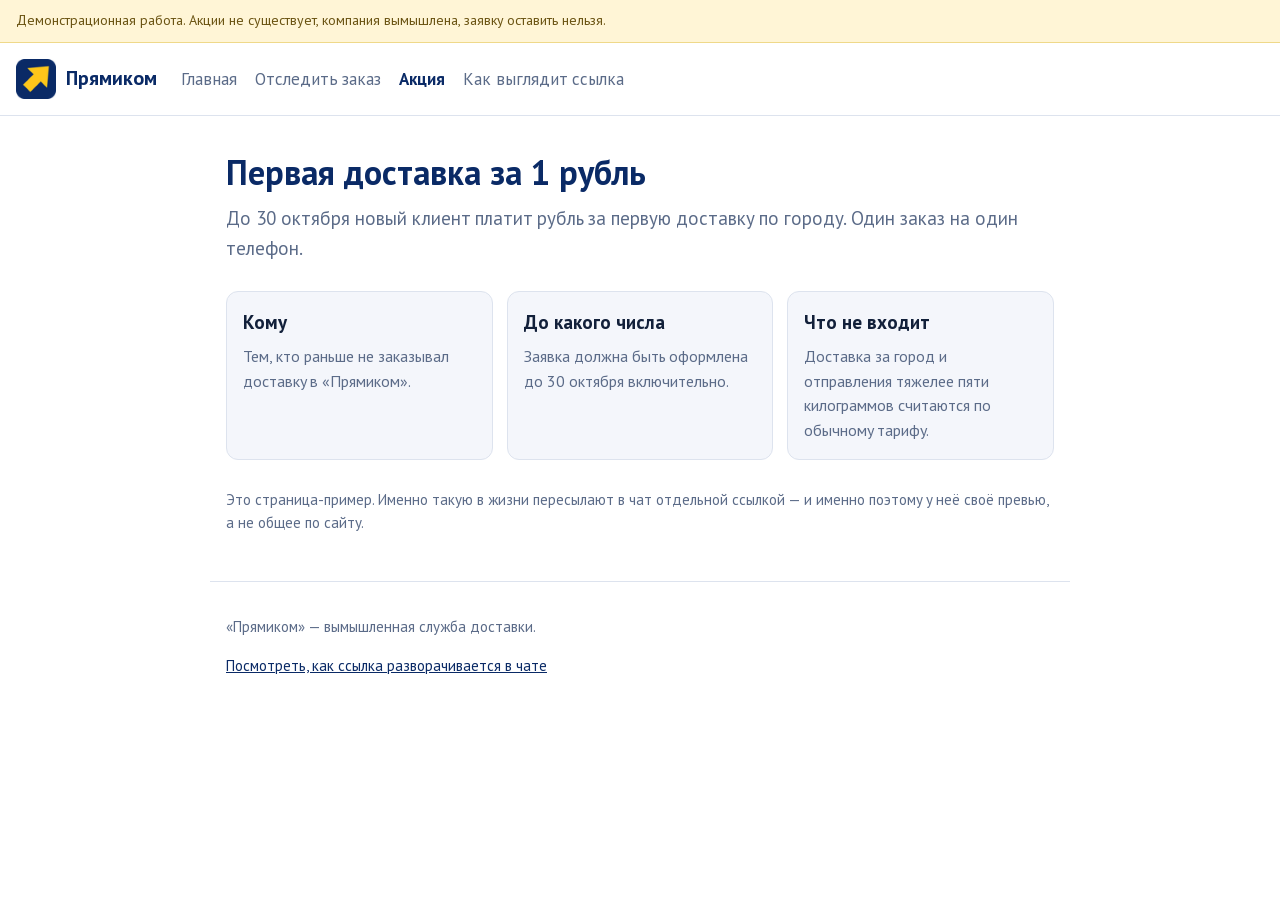
==== promo.html @ 3d7ce427 "Три страницы и подстановка мета-тегов в шапку из одного источника Co-Authored-By: Claude Opus 5 <nor" ====
<!doctype html>
<html lang="ru">
<head>
<!-- head:begin -->
  <meta charset="utf-8">
  <meta name="viewport" content="width=device-width, initial-scale=1">
  <title>Первая доставка за 1 рубль — Прямиком</title>
  <meta name="description" content="До 30 октября новый клиент платит рубль за первую доставку по городу. Один заказ на один телефон.">
  <meta name="robots" content="noindex, nofollow">
  <link rel="canonical" href="https://pyhphhddb8-eng.github.io/dostavka-ikonki/promo.html">

  <link rel="icon" href="icons/favicon.svg" type="image/svg+xml">
  <link rel="icon" href="icons/favicon.ico" sizes="16x16 32x32 48x48">
  <link rel="icon" type="image/png" sizes="192x192" href="icons/icon-192.png">
  <link rel="apple-touch-icon" sizes="180x180" href="icons/apple-touch-icon.png">
  <link rel="manifest" href="site.webmanifest">
  <meta name="theme-color" content="#0A2A66">

  <meta property="og:type" content="website">
  <meta property="og:site_name" content="Прямиком">
  <meta property="og:locale" content="ru_RU">
  <meta property="og:title" content="Первая доставка за 1 рубль">
  <meta property="og:description" content="До 30 октября новый клиент платит рубль за первую доставку по городу. Один заказ на один телефон.">
  <meta property="og:url" content="https://pyhphhddb8-eng.github.io/dostavka-ikonki/promo.html">
  <meta property="og:image" content="https://pyhphhddb8-eng.github.io/dostavka-ikonki/icons/og/promo.png">
  <meta property="og:image:width" content="1200">
  <meta property="og:image:height" content="630">
  <meta property="og:image:type" content="image/png">
  <meta property="og:image:alt" content="Первая доставка — 1 ₽">

  <meta name="twitter:card" content="summary_large_image">
  <meta name="twitter:title" content="Первая доставка за 1 рубль">
  <meta name="twitter:description" content="До 30 октября новый клиент платит рубль за первую доставку по городу. Один заказ на один телефон.">
  <meta name="twitter:image" content="https://pyhphhddb8-eng.github.io/dostavka-ikonki/icons/og/promo.png">

  <link rel="stylesheet" href="styles.css">
<!-- head:end -->
</head>
<body>
<p class="disclaimer">Демонстрационная работа. Акции не существует, компания
вымышлена, заявку оставить нельзя.</p>

<header class="top">
  <a class="brand" href="index.html">
    <img src="icons/icon-48.png" width="40" height="40" alt="">
    <span>Прямиком</span>
  </a>
  <nav>
    <a href="index.html">Главная</a>
    <a href="track.html">Отследить заказ</a>
    <a href="promo.html" aria-current="page">Акция</a>
    <a href="showcase.html">Как выглядит ссылка</a>
  </nav>
</header>

<main>
  <h1>Первая доставка за 1 рубль</h1>
  <p class="lead">До 30 октября новый клиент платит рубль за первую доставку
  по городу. Один заказ на один телефон.</p>

  <ul class="cards">
    <li><h2>Кому</h2><p>Тем, кто раньше не заказывал доставку в «Прямиком».</p></li>
    <li><h2>До какого числа</h2><p>Заявка должна быть оформлена до 30 октября
    включительно.</p></li>
    <li><h2>Что не входит</h2><p>Доставка за город и отправления тяжелее
    пяти килограммов считаются по обычному тарифу.</p></li>
  </ul>

  <p class="note">Это страница-пример. Именно такую в жизни пересылают в чат
  отдельной ссылкой — и именно поэтому у неё своё превью, а не общее по сайту.</p>
</main>

<footer>
  <p>«Прямиком» — вымышленная служба доставки.</p>
  <p><a href="showcase.html">Посмотреть, как ссылка разворачивается в чате</a></p>
</footer>
</body>
</html>
---- styles.css ----
@font-face {
  font-family: "PT Sans Local";
  src: url("fonts/ptsans-400.woff2") format("woff2");
  font-weight: 400;
  font-style: normal;
  font-display: swap;
}
@font-face {
  font-family: "PT Sans Local";
  src: url("fonts/ptsans-700.woff2") format("woff2");
  font-weight: 700;
  font-style: normal;
  font-display: swap;
}

:root {
  --field: #0A2A66;
  --arrow: #FFC61A;
  --ink: #12203a;
  --muted: #5b6b88;
  --line: #dde3ee;
  --paper: #ffffff;
  --shade: #f4f6fb;
}

* { box-sizing: border-box; }

html { -webkit-text-size-adjust: 100%; }

body {
  margin: 0;
  font-family: "PT Sans Local", system-ui, sans-serif;
  font-size: 17px;
  line-height: 1.55;
  color: var(--ink);
  background: var(--paper);
}

.disclaimer {
  margin: 0;
  padding: 10px 16px;
  background: #fff5d6;
  border-bottom: 1px solid #efd98a;
  font-size: 14px;
  color: #6a5312;
}

.top {
  display: flex;
  flex-wrap: wrap;
  gap: 12px 24px;
  align-items: center;
  padding: 16px;
  border-bottom: 1px solid var(--line);
}

.brand {
  display: inline-flex;
  align-items: center;
  gap: 10px;
  font-weight: 700;
  font-size: 20px;
  color: var(--field);
  text-decoration: none;
}

.top nav { display: flex; flex-wrap: wrap; gap: 8px 18px; }
.top nav a { color: var(--muted); text-decoration: none; }
.top nav a:hover { color: var(--field); text-decoration: underline; }
.top nav a[aria-current="page"] { color: var(--field); font-weight: 700; }

main { max-width: 860px; margin: 0 auto; padding: 28px 16px 8px; }

h1 { font-size: 34px; line-height: 1.2; margin: 8px 0 12px; color: var(--field); }
h2 { font-size: 19px; margin: 0 0 6px; }

.lead { font-size: 19px; color: var(--muted); margin: 0 0 28px; }

.cards {
  list-style: none;
  margin: 0 0 28px;
  padding: 0;
  display: grid;
  gap: 14px;
  grid-template-columns: repeat(auto-fit, minmax(230px, 1fr));
}
.cards li {
  background: var(--shade);
  border: 1px solid var(--line);
  border-radius: 12px;
  padding: 16px;
}
.cards p { margin: 0; color: var(--muted); font-size: 16px; }

.note { color: var(--muted); font-size: 15px; }

.track { display: flex; flex-wrap: wrap; gap: 10px; align-items: center; margin-bottom: 20px; }
.track label { width: 100%; font-weight: 700; }
.track input {
  flex: 1 1 200px;
  min-width: 0;
  padding: 11px 13px;
  font: inherit;
  border: 1px solid var(--line);
  border-radius: 10px;
}
.track button {
  padding: 11px 20px;
  font: inherit;
  font-weight: 700;
  color: var(--field);
  background: var(--arrow);
  border: 0;
  border-radius: 10px;
  cursor: pointer;
}
.track button:hover { filter: brightness(0.94); }

.steps { margin: 0 0 20px; padding-left: 22px; }
.steps li { margin-bottom: 6px; color: var(--muted); }
.steps li.done { color: var(--ink); }
.steps li.now { color: var(--field); font-weight: 700; }

footer {
  max-width: 860px;
  margin: 24px auto 0;
  padding: 18px 16px 40px;
  border-top: 1px solid var(--line);
  color: var(--muted);
  font-size: 15px;
}
footer a { color: var(--field); }

@media (max-width: 420px) {
  h1 { font-size: 27px; }
  .lead { font-size: 17px; }
}
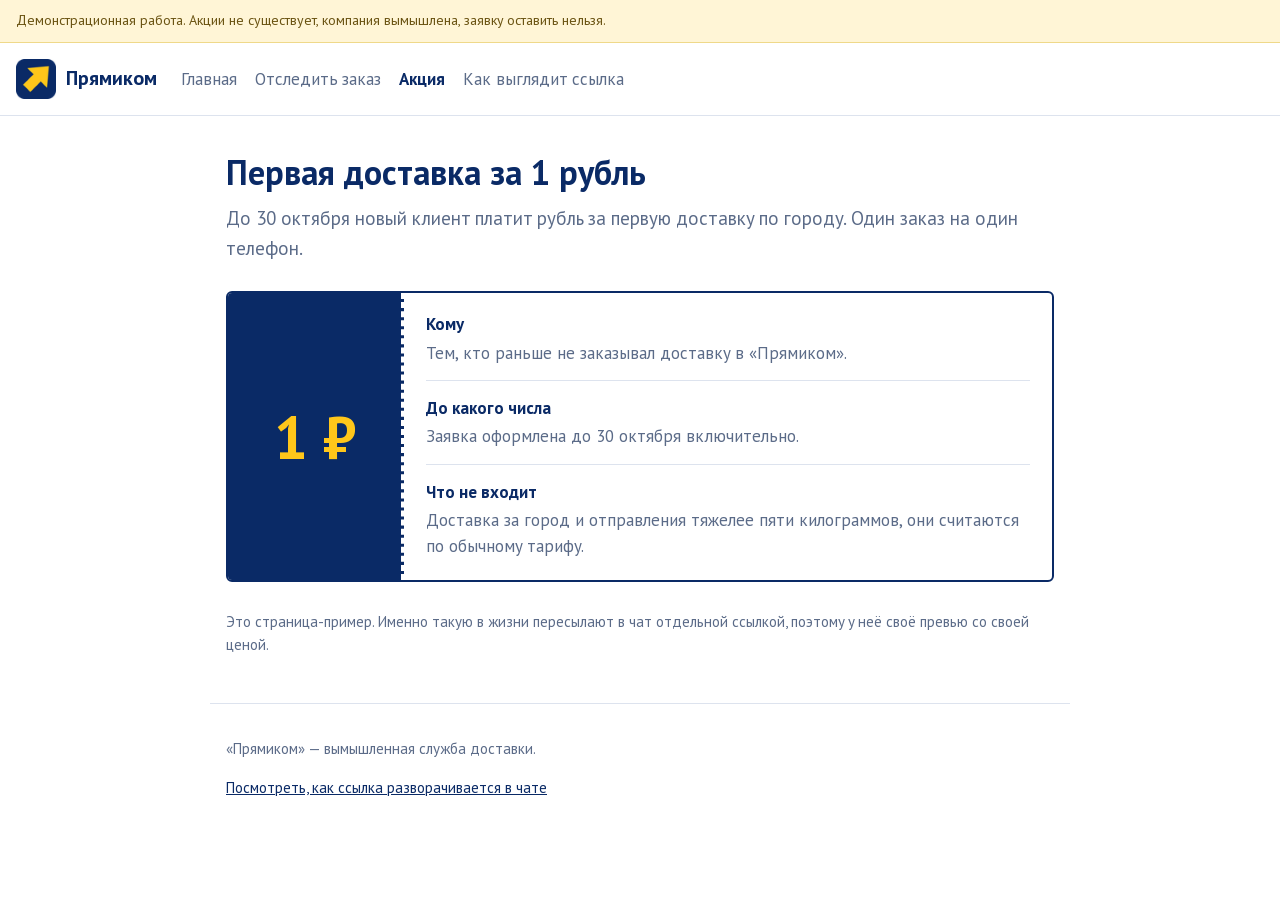
==== commit 50369f28: "Страницы без шаблона: маршрут заказа по минутам, талон акции, шаги отслеживания линией Co-Authored-B" ====
--- a/promo.html
+++ b/promo.html
@@ -54,20 +54,25 @@
 </header>
 
 <main>
-  <h1>Первая доставка за 1 рубль</h1>
+  <h1>Первая доставка за 1&nbsp;рубль</h1>
   <p class="lead">До 30 октября новый клиент платит рубль за первую доставку
   по городу. Один заказ на один телефон.</p>
 
-  <ul class="cards">
-    <li><h2>Кому</h2><p>Тем, кто раньше не заказывал доставку в «Прямиком».</p></li>
-    <li><h2>До какого числа</h2><p>Заявка должна быть оформлена до 30 октября
-    включительно.</p></li>
-    <li><h2>Что не входит</h2><p>Доставка за город и отправления тяжелее
-    пяти килограммов считаются по обычному тарифу.</p></li>
-  </ul>
+  <div class="talon">
+    <p class="talon__cena" aria-label="Цена первой доставки: 1 рубль">1&nbsp;₽</p>
+    <dl class="talon__usloviya">
+      <dt>Кому</dt>
+      <dd>Тем, кто раньше не заказывал доставку в «Прямиком».</dd>
+      <dt>До какого числа</dt>
+      <dd>Заявка оформлена до 30 октября включительно.</dd>
+      <dt>Что не входит</dt>
+      <dd>Доставка за город и отправления тяжелее пяти килограммов, они
+      считаются по обычному тарифу.</dd>
+    </dl>
+  </div>
 
   <p class="note">Это страница-пример. Именно такую в жизни пересылают в чат
-  отдельной ссылкой — и именно поэтому у неё своё превью, а не общее по сайту.</p>
+  отдельной ссылкой, поэтому у неё своё превью со своей ценой.</p>
 </main>
 
 <footer>
--- a/styles.css
+++ b/styles.css
@@ -1,3 +1,4 @@
+/* bez-shablona-ok: К4 — линии слева у маршрута и шагов это сама линия пути; у карточки чата полоса как в превью Telegram */
 @font-face {
   font-family: "PT Sans Local";
   src: url("fonts/ptsans-400.woff2") format("woff2");
@@ -76,21 +77,126 @@
 
 .lead { font-size: 19px; color: var(--muted); margin: 0 0 28px; }
 
-.cards {
+/* Главная: синее поле знака во всю ширину, на нём маршрут заказа.
+   Точки стоят по минутам: 33 минуты до курьера, ещё 57 до вручения. */
+.pole {
+  margin: -28px 0 24px;
+  padding: 36px 0 44px;
+  background: var(--field);
+  box-shadow: 0 0 0 100vmax var(--field);
+  clip-path: inset(0 -100vmax);
+  color: #fff;
+}
+.pole h1 { color: #fff; margin-top: 0; }
+.pole .lead { color: #c6d2ea; margin-bottom: 36px; }
+
+.marshrut {
+  --konec: 11rem;
+  position: relative;
   list-style: none;
-  margin: 0 0 28px;
+  margin: 0;
   padding: 0;
   display: grid;
-  gap: 14px;
-  grid-template-columns: repeat(auto-fit, minmax(230px, 1fr));
-}
-.cards li {
-  background: var(--shade);
-  border: 1px solid var(--line);
-  border-radius: 12px;
-  padding: 16px;
-}
-.cards p { margin: 0; color: var(--muted); font-size: 16px; }
+  grid-template-columns: 33fr 57fr var(--konec);
+}
+.marshrut::before {
+  content: "";
+  position: absolute;
+  top: 8px;
+  left: 0;
+  right: var(--konec);
+  border-top: 3px solid #fff;
+}
+.marshrut__tochka {
+  position: relative;
+  padding: 34px 20px 0 0;
+}
+.marshrut__tochka::before {
+  content: "";
+  position: absolute;
+  top: 1px;
+  left: 0;
+  width: 17px;
+  height: 17px;
+  border-radius: 50%;
+  background: var(--field);
+  border: 3px solid #fff;
+  box-sizing: border-box;
+}
+.marshrut__tochka--final::before {
+  top: -4px;
+  left: -6px;
+  width: 28px;
+  height: 28px;
+  border: 0;
+  border-radius: 0;
+  background: var(--arrow);
+  /* стрелка из знака «Прямиком» */
+  clip-path: polygon(30% 0, 100% 0, 100% 70%, 78% 48%, 22% 100%, 0 78%, 52% 22%);
+}
+.marshrut time { display: block; font-size: 24px; font-weight: 700; color: var(--arrow); line-height: 1.1; }
+.marshrut b { display: block; font-size: 18px; margin: 4px 0 4px; }
+.marshrut span { display: block; font-size: 15.5px; color: #c6d2ea; }
+
+@media (max-width: 640px) {
+  .marshrut { grid-template-columns: 1fr; }
+  .marshrut::before { display: none; }
+  /* на телефоне линия идёт от точки к точке и обрывается у стрелки */
+  .marshrut__tochka:not(.marshrut__tochka--final)::after {
+    content: "";
+    position: absolute;
+    left: 7px;
+    top: 14px;
+    bottom: -6px;
+    border-left: 3px solid #fff;
+  }
+  .marshrut__tochka { padding: 0 0 calc(var(--minut, 0) * 0.6px + 12px) 36px; }
+  .marshrut__tochka--final::before { top: -2px; left: -4px; }
+}
+
+.note a { color: var(--field); }
+
+/* Акция: талон с ценой на корешке и условиями справа. */
+.talon {
+  display: grid;
+  grid-template-columns: 11rem 1fr;
+  margin: 0 0 28px;
+  border: 2px solid var(--field);
+  border-radius: 6px;
+  overflow: hidden;
+}
+.talon__cena {
+  margin: 0;
+  display: flex;
+  align-items: center;
+  justify-content: center;
+  padding: 20px;
+  background: var(--field);
+  color: var(--arrow);
+  font-size: 60px;
+  font-weight: 700;
+  line-height: 1;
+  /* линия отрыва корешка */
+  border-right: 3px dashed #fff;
+}
+.talon__usloviya {
+  margin: 0;
+  padding: 18px 22px 6px;
+}
+.talon__usloviya dt { font-weight: 700; color: var(--field); }
+.talon__usloviya dd {
+  margin: 2px 0 14px;
+  padding-bottom: 14px;
+  border-bottom: 1px solid var(--line);
+  color: var(--muted);
+}
+.talon__usloviya dd:last-child { border-bottom: 0; padding-bottom: 0; }
+
+@media (max-width: 520px) {
+  .talon { grid-template-columns: 1fr; }
+  .talon__cena { padding: 18px; font-size: 48px; justify-content: flex-start; }
+  .talon__cena { border-right: 0; border-bottom: 3px dashed #fff; }
+}
 
 .note { color: var(--muted); font-size: 15px; }
 
@@ -116,10 +222,38 @@
 }
 .track button:hover { filter: brightness(0.94); }
 
-.steps { margin: 0 0 20px; padding-left: 22px; }
-.steps li { margin-bottom: 6px; color: var(--muted); }
+/* Отслеживание: тот же маршрут, только сверху вниз. */
+.steps { list-style: none; margin: 0 0 20px; padding: 0; }
+.steps li {
+  position: relative;
+  padding: 0 0 18px 32px;
+  color: var(--muted);
+}
+.steps li::before {
+  content: "";
+  position: absolute;
+  left: 0;
+  top: 6px;
+  width: 15px;
+  height: 15px;
+  border-radius: 50%;
+  border: 3px solid var(--line);
+  background: var(--paper);
+  box-sizing: border-box;
+}
+.steps li:not(:last-child)::after {
+  content: "";
+  position: absolute;
+  left: 6px;
+  top: 21px;
+  bottom: 0;
+  border-left: 3px solid var(--line);
+}
 .steps li.done { color: var(--ink); }
+.steps li.done::before { border-color: var(--field); background: var(--field); }
+.steps li.done::after { border-color: var(--field); }
 .steps li.now { color: var(--field); font-weight: 700; }
+.steps li.now::before { border-color: var(--field); background: var(--arrow); }
 
 footer {
   max-width: 860px;
@@ -135,3 +269,68 @@
   h1 { font-size: 27px; }
   .lead { font-size: 17px; }
 }
+
+/* --- витрина --- */
+
+.section { margin: 36px 0 6px; font-size: 24px; color: var(--field); }
+
+.warn {
+  margin: 0 0 18px;
+  padding: 11px 14px;
+  border-radius: 10px;
+  background: #fff5d6;
+  border: 1px solid #efd98a;
+  color: #6a5312;
+  font-size: 15px;
+}
+
+.cards-row {
+  display: grid;
+  gap: 16px;
+  grid-template-columns: repeat(auto-fit, minmax(260px, 1fr));
+}
+
+.chat-card {
+  border: 1px solid var(--line);
+  border-radius: 14px;
+  overflow: hidden;
+  background: var(--paper);
+  border-left: 4px solid var(--field);
+}
+.chat-image { aspect-ratio: 1200 / 630; background: var(--shade); }
+.chat-image img { display: block; width: 100%; height: 100%; object-fit: cover; }
+.chat-text { padding: 12px 14px 14px; }
+.chat-site { font-weight: 700; font-size: 14px; color: var(--field); }
+.chat-title { font-weight: 700; margin-top: 3px; }
+.chat-desc { color: var(--muted); font-size: 15px; margin-top: 4px; }
+.chat-host { color: #8a9ab5; font-size: 13px; margin-top: 8px; }
+
+.checks { list-style: none; padding: 0; margin: 10px 0 0; }
+.checks li {
+  padding: 9px 12px;
+  border-radius: 9px;
+  margin-bottom: 7px;
+  font-size: 15px;
+}
+.checks li.ok { background: #eaf6ee; color: #17603a; }
+.checks li.bad { background: #fdecec; color: #8d2020; }
+
+.sheet {
+  display: flex;
+  flex-wrap: nowrap;
+  align-items: flex-end;
+  gap: 22px;
+  padding: 18px;
+  border-radius: 12px;
+  margin-bottom: 10px;
+  overflow-x: auto;
+}
+.sheet.light { background: #ffffff; border: 1px solid var(--line); }
+.sheet.dark { background: #1E1E1E; }
+.sheet figure { margin: 0; text-align: center; flex: 0 0 auto; }
+.sheet img { display: block; margin: 0 auto 6px; }
+.sheet figcaption { font-size: 12px; color: var(--muted); }
+.sheet.dark figcaption { color: #9aa7bd; }
+.sheet img[width="512"] { width: 180px; height: 180px; }
+
+.nobr { white-space: nowrap; }
